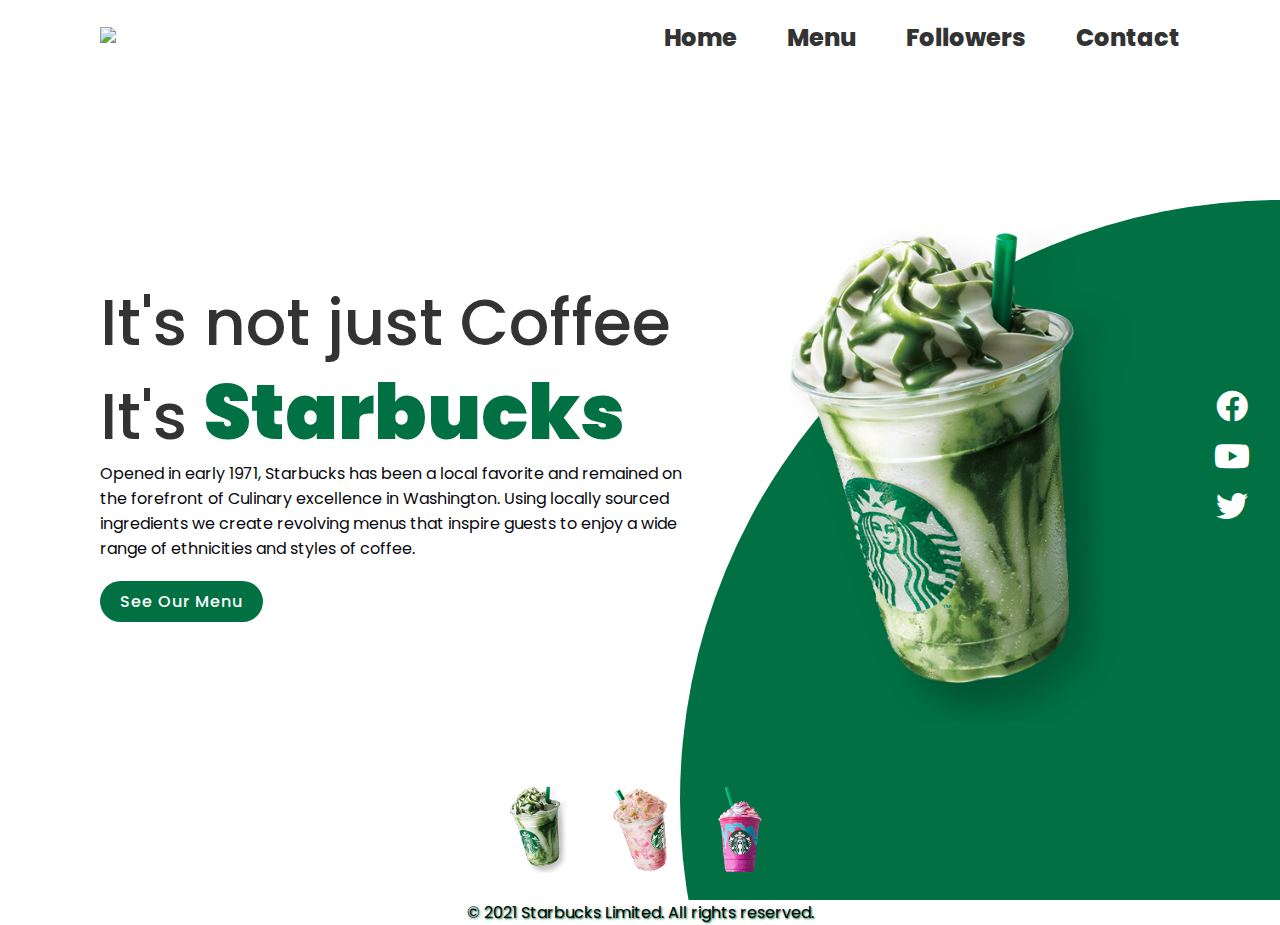
==== index.html @ 9f5d16d6 "fist Commit" ====
<!DOCTYPE html>
<html lang="en">
<head>
<meta charset="UTF-8">
<title>Starbucks#home</title>
<link rel="stylesheet" href="style.css">
<link rel="stylesheet" href="https://cdnjs.cloudflare.com/ajax/libs/font-awesome/5.15.2/css/all.min.css">
<title>Starbucks website landing page</title>
<link rel="stylesheet" href="style.css">
</head>
<body>
<section>
  <div class="circle"></div>
<header>
  <a href="#" ><img src="Img/logo-starbucks.png" class="logo"></a>
  <ul>
<li><a href="#home" >Home</a></li>
<li><a href="./menu.html">Menu</a></li>
<li><a href="./followers.html">Followers</a></li>
<li><a href="./contact.html">Contact</a></li>
  </ul>
</header>
<div class="content">
  <div class="textbox">
    <h2>It's not just Coffee <br> It's <span>Starbucks</span></h2>
    <p>Opened in early 1971, Starbucks has been a local favorite and remained on the forefront of Culinary excellence in Washington. Using locally sourced ingredients we create revolving menus that inspire guests to enjoy a wide range of ethnicities and styles of coffee. </p>
      <a href="menu.html">See Our Menu</a>
     </div>
      <div class="imgBox">
        <img src="img/img1.png" alt="greendrink" class="starbucks">
      </div>
</div>
<div>
<ul class="thumb">
  <li><img src="img/thumb1.png" onclick="imgSlider('img/img1.png');changeCircleColor('#017143')"></li>
  <li><img src="img/thumb2.png" onclick="imgSlider('img/img2.png');changeCircleColor('#eb7495')"></li>
  <li><img src="img/thumb3.png" onclick="imgSlider('img/img3.png');changeCircleColor('#d752b1')"></li>
</ul>
<ul class="sci">
<a href="https://www.facebook.com/StarbucksHongKong/"><i class="icon-face fab fa-facebook fa-2x"></i></a>
<a href="https://www.youtube.com/starbucks"><i class="icon-youtube fab fa-youtube fa-2x"></i></a>
<a href="https://twitter.com/Starbucks?ref_src=twsrc%5Egoogle%7Ctwcamp%5Eserp%7Ctwgr%5Eauthor"><i class="icon-twitter fab fa-twitter fa-2x"></i></a>
</ul>
</div>
</section>

<footer>© 2021 Starbucks Limited. All rights reserved.</footer>

<script src="./index.js" type="text/javascript"></script>

<!-- 
<script type="text/javascript">
function imgSlider(anything){
  document.querySelector('.starbucks').src = anything;
}

function changeCircleColor(color){
  const circle = document.querySelector('.circle');
  circle.style.background = color; 
} 

</script> -->
</body>
</html>
---- style.css ----
@import url("https://fonts.googleapis.com/css?family=Poppins:200,300,400,500,600,700,800,900&display=swap");

* {
  margin: 0;
  padding: 0;
  box-sizing: border-box;
  font-family: "Poppins", sans-serif;
}

section {
  position: relative;
  width: 100%;
  min-height: 100vh;
  padding: 100px;
  display: flex;
  justify-content: space-between;
  align-items: center;
  background: #fff;
}
header {
  position: absolute;
  top: 0;
  left: 0%;
  width: 100%;
  padding: 20px 100px;
  display: flex;
  justify-content: space-between;
  align-items: center;
  transition: all 0.5s ease-in-out;
}

header .logo {
  position: flex;
  max-width: 800px;
}

header ul {
  position: relative;
  display: flex;
}
header ul li {
  list-style: none;
}
header ul li a {
  display: inline-block;
  color: #333;
  font-weight: 1000;
  font-size: 1.5rem;
  margin-left: 50px;
  text-decoration: none;
}

header ul li a:hover {
  color: #017143;
}

.content {
  position: relative;
  width: 100%;
  display: flex;
  justify-content: space-between;
  align-items: center;
}
.content .textbox {
  position: relative;
  max-width: 600px;
}
.content .textbox h2 {
  color: #333;
  font-size: 4em;
  line-height: 1.4em;
  font-weight: 500;
}
.content .textbox h2 span {
  color: #017143;
  font-size: 1.2em;
  font-weight: 900;
}
.content .textbox p {
  color: rgb(7, 7, 14);
}
.content .textbox a {
  display: inline-block;
  margin-top: 20px;
  padding: 8px 20px;
  background: #017143;
  color: #fff;
  border-radius: 40px;
  font-weight: 500;
  letter-spacing: 1px;
  text-decoration: none;
}

.content .imgBox {
  width: 600px;
  display: flex;
  justify-content: flex-end;
  padding-right: 50px;
  margin-top: 50px;
}

.content .imgBox img {
  max-width: 340px;
}

.thumb {
  position: absolute;
  left: 50%;
  bottom: 20px;
  transform: translateX(-50%);
  display: flex;
}
.thumb li {
  list-style: none;
  display: inline-block;
  margin: 0 20px;
  cursor: pointer;
  transition: 0.5s;
}
.thumb li:hover {
  transform: translateY(-15px);
}
.thumb li img {
  max-width: 60px;
}
.sci {
  position: absolute;
  top: 50%;
  right: 30px;
  transform: translateY(-50%);
  display: flex;
  justify-content: center;
  align-items: center;
  flex-direction: column;
}
.sci li {
  list-style: none;
}
.sci li a {
  display: inline-block;
  margin: 5px 0;
  transform: scale(0.6);
  filter: invert(1);
}

.sci a {
  padding-top: 15px;
}

.circle {
  position: absolute;
  top: 0%;
  left: 0;
  width: 100%;
  height: 100%;
  background: #017143;
  clip-path: circle(600px at right 800px);
}

.circle-menu {
  position: absolute;
  top: 0%;
  left: 0;
  width: 100%;
  height: 100%;
  background: #017143;
  clip-path: circle(100px at right 400px);
}

footer {
  text-align: center;
  text-decoration: none;
  text-shadow: 1px 1px 2px #017143;
}
/* Icons */
.icon-youtube {
  color: #fff;
}
.icon-face {
  color: #fff;
}
.icon-twitter {
  color: #fff;
}

.icon-youtube:hover {
  color: rgb(240, 26, 26);
}
.icon-face:hover {
  color: rgb(9, 54, 138);
}
.icon-twitter:hover {
  color: skyblue;
}

/* Menu */
.menu {
  padding-top: 5rem;
}

.menu-h1 {
  padding-bottom: 15px;
}
.container-menu {
  text-align: left;
}

.menu span {
  color: #017143;
}

.menu-header-img {
  width: 500px;
  height: 300px;
  transition: transform 0.2s;
  padding: 1rem;
}

.column {
  float: left;
  width: 33%;
  padding: 5px;
}

.column img {
  width: 420px;
  height: 600px;
}

.menu-body-img {
  padding: 20px;
}
.menu-body-img:hover {
  border: transparent;
  padding: 0;
  color: #000;
  box-shadow: 5px 10px 8px 10px #888888;
}

.menu-sci {
  position: absolute;
  top: 19%;
  right: 30px;
  transform: translateY(-50%);
  display: flex;
  justify-content: center;
  align-items: center;
  flex-direction: column;
}
.menu-sci li {
  list-style: none;
}
.menu-sci li a {
  display: inline-block;
  margin: 5px 0;
  transform: scale(0.6);
  filter: invert(1);
}

.menu-sci a {
  padding-top: 15px;
}

/* followers */
.circle-followers {
  position: absolute;
  top: 0%;
  left: 0;
  width: 100%;
  height: 100%;
  background: #017143;
  clip-path: circle(500px at right 700px);
}
.container {
  text-align: center;
  display: flex;
  justify-content: center;
  height: 80vh;
  overflow: hidden;
  flex-direction: row;
}

.counter-container {
  display: flex;
  flex-direction: column;
  justify-content: center;
  position: relative;
  text-align: center;
  margin: 30px 50px;
}

.counter-container {
  color: #000;
  font-size: 30px;
  margin-top: 10px;
}

.color-follower {
  color: #017143;
  font-size: 2.5rem;
}

.counter-container h1 {
  font-size: 30px;
  margin-top: 10px;
}

.icon-fa {
  color: rgb(9, 54, 138);
}
.icon-you {
  color: rgb(240, 26, 26);
}
.icon-twi {
  color: lightblue;
}
.counter-text {
  font-size: 1.5rem;
}

.thumb-followers {
  position: absolute;
  left: 83%;
  bottom: 20px;
  transform: translateX(-50%);
  display: flex;
}
.thumb-followers i {
  list-style: none;
  display: inline-block;
  cursor: pointer;
  transition: 0.5s;
  font-size: 15rem;
}
.thumb-followers i:hover {
  transform: translateY(-55px);
}
.thumb-followers .fas {
  color: rgba(38, 70, 42, 0.473);
}

/* contacts */
.section {
  background: url(https://images.unsplash.com/photo-1513949215647-68d6577fef7f?ixlib=rb-1.2.1&ixid=MXwxMjA3fDB8MHxwaG90by1wYWdlfHx8fGVufDB8fHw%3D&auto=format&fit=crop&w=1050&q=80);
  background-repeat: no-repeat;
  background-size: cover;
}

.contact-heading {
  padding-bottom: 10px;
}
.nav-contact {
  color: #017143;
}

.contact-content {
  padding-top: 0rem;
  text-align: left;
  color: #fff;
  position: relative;
}

.contact-content img {
  width: 700px;
  height: 500px;
  padding-top: 1rem;
  padding-bottom: 1rem;
}

.footer-contact {
  background-color: #333;
}

input[type="text"],
select,
textarea {
  width: 100%;
  padding: 12px;
  border: 1px solid #ccc;
  border-radius: 4px;
  box-sizing: border-box;
  margin-top: 6px;
  margin-bottom: 16px;
  resize: vertical;
}

input[type="submit"] {
  background-color: #4caf50;
  color: white;
  padding: 12px 20px;
  border: none;
  border-radius: 4px;
  cursor: pointer;
}

input[type="submit"]:hover {
  background-color: #45a049;
}

input,
textarea,
:focus {
  outline: none;
}

.container-contact {
  border-radius: 5px;
  padding: 20px;
  background-color: transparent;
}

.container-contact input[type="text"] {
  background-color: transparent;
  color: #fff;
}
.contact-form {
  background-color: transparent;
  display: block;
  color: #fff;
}
textarea {
  background-color: transparent;
  color: #fff;
}
#country {
  background-color: rgba(54, 63, 55, 0.692);
}

.sci-contact {
  position: absolute;
  top: 35%;
  right: 30px;
  transform: translateY(-50%);
  display: flex;
  justify-content: center;
  align-items: center;
  flex-direction: column;
}

.sci-contact a {
  padding-top: 15px;
}

@media (max-width: 600px) {
  .container,
  .counter-container {
    flex-direction: column;
  }
}
=======
@import url('https://fonts.googleapis.com/css?family=Poppins:200,300,400,500,600,700,800,900&display=swap');

*{
    margin: 0;
    padding: 0;
    box-sizing: border-box;
    font-family: 'Poppins', sans-serif;
}

section {
    position: relative;
    width: 100%;
    min-height: 100vh;
    padding: 100px;
    display: flex;
    justify-content: space-between;
    align-items: center;
    background: #fff;
}
header {
    position: absolute;
    top: 0;
    left: 0%;
    width: 100%;
    padding: 20px 100px;
    display: flex;
    justify-content: space-between;
    align-items: center;
}

header .logo {
    position: flex;
    max-width: 800px;
}

header ul {
position: relative;
display: flex;
}
header ul li {
    list-style: none;
}
header ul li a{
display: inline-block;
color: #333;
font-weight: 800;
margin-left: 50px;
text-decoration: none;
}

.content {
    position: relative;
    width: 100%;
    display: flex;
    justify-content: space-between;
    align-items: center;
}
.content .textbox {
    position: relative;
    max-width: 600px;
}
.content .textbox h2 {
    color: #333;
    font-size: 4em;
    line-height: 1.4em;
    font-weight: 500;
}
.content .textbox h2 span {
    color: #017143;
    font-size: 1.2em;
    font-weight: 900;
}
.content .textbox p {
    color: rgb(7, 7, 14);
}
.content .textbox a {
    display: inline-block;
    margin-top: 20px;
    padding: 8px 20px;
    background: #017143;
    color: #fff;
    border-radius: 40px;
    font-weight:500;
    letter-spacing: 1px;
    text-decoration: none;
}

.content .imgBox {
width: 600px;
display: flex;
justify-content: flex-end;
padding-right: 50px;
margin-top: 50px;
}

.content .imgBox img {
    max-width: 340px;
}

.thumb {
    position: absolute;
    left: 50%;
    bottom: 20px;
    transform: translateX(-50)%;
    display: flex;
}
.thumb li {
    list-style: none;
    display: inline-block;
    margin: 0 20px;
    cursor: pointer;
    transition: 0.5s;
}
.thumb li:hover {
transform: translateY(-15px);
}
.thumb li img {
    max-width:60px;
}
.sci{
    position: absolute;
    top: 50%;
    right: 30px;
    transform: translateY(-50%);
    display: flex;
    justify-content: center;
    align-items: center;
    flex-direction: column;
}
.sci li {
    list-style: none;
}
.sci li a {
    display: inline-block;
    margin: 5px 0;
    transform: scale(0.6);
    filter: invert(1);
}

.circle {
    position: absolute;
    top:0%;
    left: 0;
    width: 100%;
    height: 100%;
    background: #017143;
    clip-path: circle(600px at right 800px);
}

footer {
    text-align:center;
    text-decoration: none;
    text-shadow:1px 1px 2px  #017143;
---- style.css ----
@import url("https://fonts.googleapis.com/css?family=Poppins:200,300,400,500,600,700,800,900&display=swap");

* {
  margin: 0;
  padding: 0;
  box-sizing: border-box;
  font-family: "Poppins", sans-serif;
}

section {
  position: relative;
  width: 100%;
  min-height: 100vh;
  padding: 100px;
  display: flex;
  justify-content: space-between;
  align-items: center;
  background: #fff;
}
header {
  position: absolute;
  top: 0;
  left: 0%;
  width: 100%;
  padding: 20px 100px;
  display: flex;
  justify-content: space-between;
  align-items: center;
  transition: all 0.5s ease-in-out;
}

header .logo {
  position: flex;
  max-width: 800px;
}

header ul {
  position: relative;
  display: flex;
}
header ul li {
  list-style: none;
}
header ul li a {
  display: inline-block;
  color: #333;
  font-weight: 1000;
  font-size: 1.5rem;
  margin-left: 50px;
  text-decoration: none;
}

header ul li a:hover {
  color: #017143;
}

.content {
  position: relative;
  width: 100%;
  display: flex;
  justify-content: space-between;
  align-items: center;
}
.content .textbox {
  position: relative;
  max-width: 600px;
}
.content .textbox h2 {
  color: #333;
  font-size: 4em;
  line-height: 1.4em;
  font-weight: 500;
}
.content .textbox h2 span {
  color: #017143;
  font-size: 1.2em;
  font-weight: 900;
}
.content .textbox p {
  color: rgb(7, 7, 14);
}
.content .textbox a {
  display: inline-block;
  margin-top: 20px;
  padding: 8px 20px;
  background: #017143;
  color: #fff;
  border-radius: 40px;
  font-weight: 500;
  letter-spacing: 1px;
  text-decoration: none;
}

.content .imgBox {
  width: 600px;
  display: flex;
  justify-content: flex-end;
  padding-right: 50px;
  margin-top: 50px;
}

.content .imgBox img {
  max-width: 340px;
}

.thumb {
  position: absolute;
  left: 50%;
  bottom: 20px;
  transform: translateX(-50%);
  display: flex;
}
.thumb li {
  list-style: none;
  display: inline-block;
  margin: 0 20px;
  cursor: pointer;
  transition: 0.5s;
}
.thumb li:hover {
  transform: translateY(-15px);
}
.thumb li img {
  max-width: 60px;
}
.sci {
  position: absolute;
  top: 50%;
  right: 30px;
  transform: translateY(-50%);
  display: flex;
  justify-content: center;
  align-items: center;
  flex-direction: column;
}
.sci li {
  list-style: none;
}
.sci li a {
  display: inline-block;
  margin: 5px 0;
  transform: scale(0.6);
  filter: invert(1);
}

.sci a {
  padding-top: 15px;
}

.circle {
  position: absolute;
  top: 0%;
  left: 0;
  width: 100%;
  height: 100%;
  background: #017143;
  clip-path: circle(600px at right 800px);
}

.circle-menu {
  position: absolute;
  top: 0%;
  left: 0;
  width: 100%;
  height: 100%;
  background: #017143;
  clip-path: circle(100px at right 400px);
}

footer {
  text-align: center;
  text-decoration: none;
  text-shadow: 1px 1px 2px #017143;
}
/* Icons */
.icon-youtube {
  color: #fff;
}
.icon-face {
  color: #fff;
}
.icon-twitter {
  color: #fff;
}

.icon-youtube:hover {
  color: rgb(240, 26, 26);
}
.icon-face:hover {
  color: rgb(9, 54, 138);
}
.icon-twitter:hover {
  color: skyblue;
}

/* Menu */
.menu {
  padding-top: 5rem;
}

.menu-h1 {
  padding-bottom: 15px;
}
.container-menu {
  text-align: left;
}

.menu span {
  color: #017143;
}

.menu-header-img {
  width: 500px;
  height: 300px;
  transition: transform 0.2s;
  padding: 1rem;
}

.column {
  float: left;
  width: 33%;
  padding: 5px;
}

.column img {
  width: 420px;
  height: 600px;
}

.menu-body-img {
  padding: 20px;
}
.menu-body-img:hover {
  border: transparent;
  padding: 0;
  color: #000;
  box-shadow: 5px 10px 8px 10px #888888;
}

.menu-sci {
  position: absolute;
  top: 19%;
  right: 30px;
  transform: translateY(-50%);
  display: flex;
  justify-content: center;
  align-items: center;
  flex-direction: column;
}
.menu-sci li {
  list-style: none;
}
.menu-sci li a {
  display: inline-block;
  margin: 5px 0;
  transform: scale(0.6);
  filter: invert(1);
}

.menu-sci a {
  padding-top: 15px;
}

/* followers */
.circle-followers {
  position: absolute;
  top: 0%;
  left: 0;
  width: 100%;
  height: 100%;
  background: #017143;
  clip-path: circle(500px at right 700px);
}
.container {
  text-align: center;
  display: flex;
  justify-content: center;
  height: 80vh;
  overflow: hidden;
  flex-direction: row;
}

.counter-container {
  display: flex;
  flex-direction: column;
  justify-content: center;
  position: relative;
  text-align: center;
  margin: 30px 50px;
}

.counter-container {
  color: #000;
  font-size: 30px;
  margin-top: 10px;
}

.color-follower {
  color: #017143;
  font-size: 2.5rem;
}

.counter-container h1 {
  font-size: 30px;
  margin-top: 10px;
}

.icon-fa {
  color: rgb(9, 54, 138);
}
.icon-you {
  color: rgb(240, 26, 26);
}
.icon-twi {
  color: lightblue;
}
.counter-text {
  font-size: 1.5rem;
}

.thumb-followers {
  position: absolute;
  left: 83%;
  bottom: 20px;
  transform: translateX(-50%);
  display: flex;
}
.thumb-followers i {
  list-style: none;
  display: inline-block;
  cursor: pointer;
  transition: 0.5s;
  font-size: 15rem;
}
.thumb-followers i:hover {
  transform: translateY(-55px);
}
.thumb-followers .fas {
  color: rgba(38, 70, 42, 0.473);
}

/* contacts */
.section {
  background: url(https://images.unsplash.com/photo-1513949215647-68d6577fef7f?ixlib=rb-1.2.1&ixid=MXwxMjA3fDB8MHxwaG90by1wYWdlfHx8fGVufDB8fHw%3D&auto=format&fit=crop&w=1050&q=80);
  background-repeat: no-repeat;
  background-size: cover;
}

.contact-heading {
  padding-bottom: 10px;
}
.nav-contact {
  color: #017143;
}

.contact-content {
  padding-top: 0rem;
  text-align: left;
  color: #fff;
  position: relative;
}

.contact-content img {
  width: 700px;
  height: 500px;
  padding-top: 1rem;
  padding-bottom: 1rem;
}

.footer-contact {
  background-color: #333;
}

input[type="text"],
select,
textarea {
  width: 100%;
  padding: 12px;
  border: 1px solid #ccc;
  border-radius: 4px;
  box-sizing: border-box;
  margin-top: 6px;
  margin-bottom: 16px;
  resize: vertical;
}

input[type="submit"] {
  background-color: #4caf50;
  color: white;
  padding: 12px 20px;
  border: none;
  border-radius: 4px;
  cursor: pointer;
}

input[type="submit"]:hover {
  background-color: #45a049;
}

input,
textarea,
:focus {
  outline: none;
}

.container-contact {
  border-radius: 5px;
  padding: 20px;
  background-color: transparent;
}

.container-contact input[type="text"] {
  background-color: transparent;
  color: #fff;
}
.contact-form {
  background-color: transparent;
  display: block;
  color: #fff;
}
textarea {
  background-color: transparent;
  color: #fff;
}
#country {
  background-color: rgba(54, 63, 55, 0.692);
}

.sci-contact {
  position: absolute;
  top: 35%;
  right: 30px;
  transform: translateY(-50%);
  display: flex;
  justify-content: center;
  align-items: center;
  flex-direction: column;
}

.sci-contact a {
  padding-top: 15px;
}

@media (max-width: 600px) {
  .container,
  .counter-container {
    flex-direction: column;
  }
}
=======
@import url('https://fonts.googleapis.com/css?family=Poppins:200,300,400,500,600,700,800,900&display=swap');

*{
    margin: 0;
    padding: 0;
    box-sizing: border-box;
    font-family: 'Poppins', sans-serif;
}

section {
    position: relative;
    width: 100%;
    min-height: 100vh;
    padding: 100px;
    display: flex;
    justify-content: space-between;
    align-items: center;
    background: #fff;
}
header {
    position: absolute;
    top: 0;
    left: 0%;
    width: 100%;
    padding: 20px 100px;
    display: flex;
    justify-content: space-between;
    align-items: center;
}

header .logo {
    position: flex;
    max-width: 800px;
}

header ul {
position: relative;
display: flex;
}
header ul li {
    list-style: none;
}
header ul li a{
display: inline-block;
color: #333;
font-weight: 800;
margin-left: 50px;
text-decoration: none;
}

.content {
    position: relative;
    width: 100%;
    display: flex;
    justify-content: space-between;
    align-items: center;
}
.content .textbox {
    position: relative;
    max-width: 600px;
}
.content .textbox h2 {
    color: #333;
    font-size: 4em;
    line-height: 1.4em;
    font-weight: 500;
}
.content .textbox h2 span {
    color: #017143;
    font-size: 1.2em;
    font-weight: 900;
}
.content .textbox p {
    color: rgb(7, 7, 14);
}
.content .textbox a {
    display: inline-block;
    margin-top: 20px;
    padding: 8px 20px;
    background: #017143;
    color: #fff;
    border-radius: 40px;
    font-weight:500;
    letter-spacing: 1px;
    text-decoration: none;
}

.content .imgBox {
width: 600px;
display: flex;
justify-content: flex-end;
padding-right: 50px;
margin-top: 50px;
}

.content .imgBox img {
    max-width: 340px;
}

.thumb {
    position: absolute;
    left: 50%;
    bottom: 20px;
    transform: translateX(-50)%;
    display: flex;
}
.thumb li {
    list-style: none;
    display: inline-block;
    margin: 0 20px;
    cursor: pointer;
    transition: 0.5s;
}
.thumb li:hover {
transform: translateY(-15px);
}
.thumb li img {
    max-width:60px;
}
.sci{
    position: absolute;
    top: 50%;
    right: 30px;
    transform: translateY(-50%);
    display: flex;
    justify-content: center;
    align-items: center;
    flex-direction: column;
}
.sci li {
    list-style: none;
}
.sci li a {
    display: inline-block;
    margin: 5px 0;
    transform: scale(0.6);
    filter: invert(1);
}

.circle {
    position: absolute;
    top:0%;
    left: 0;
    width: 100%;
    height: 100%;
    background: #017143;
    clip-path: circle(600px at right 800px);
}

footer {
    text-align:center;
    text-decoration: none;
    text-shadow:1px 1px 2px  #017143;
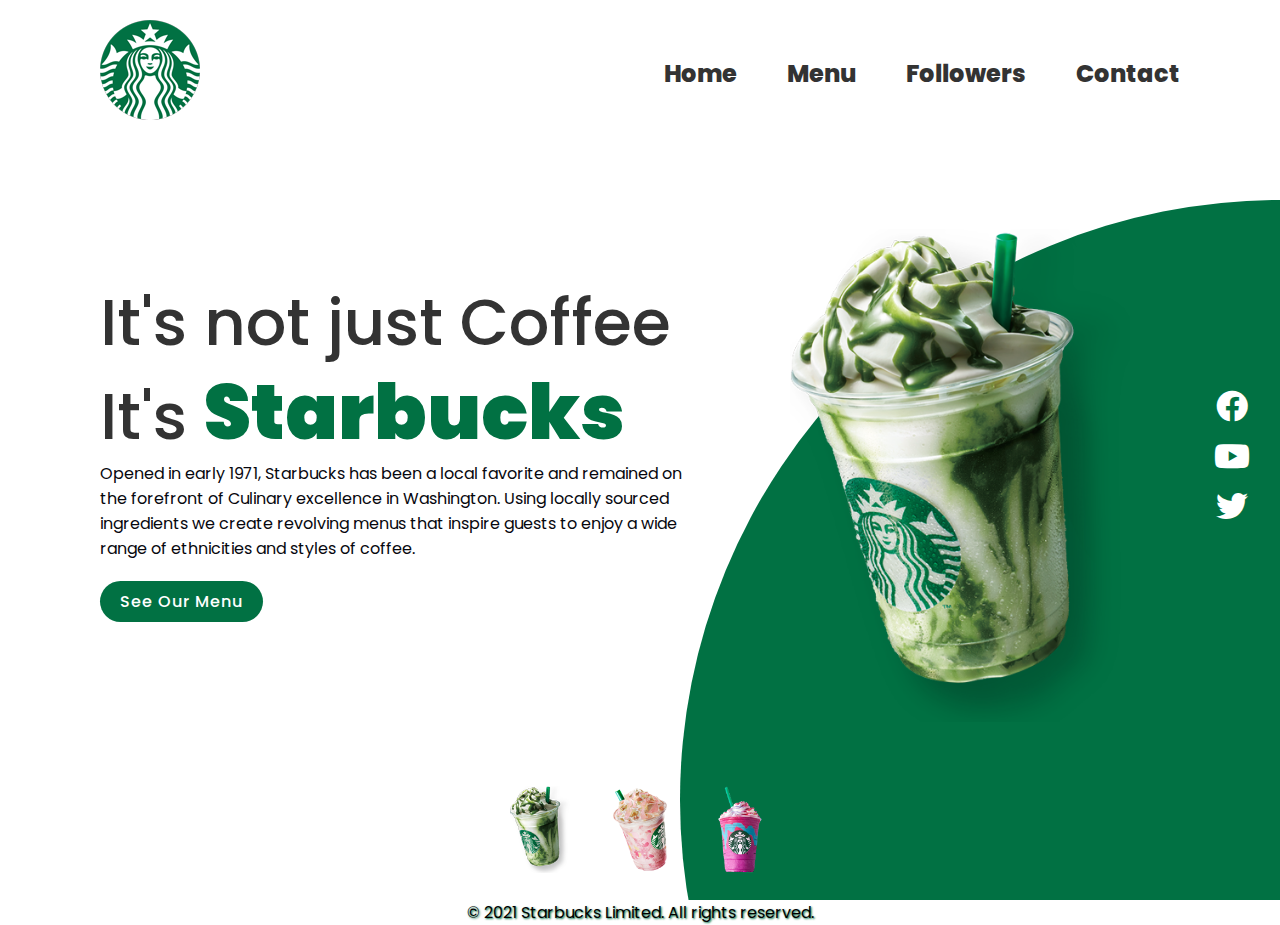
==== commit 9d19764b: "update starbucks-logo" ====
--- a/index.html
+++ b/index.html
@@ -12,7 +12,7 @@
 <section>
   <div class="circle"></div>
 <header>
-  <a href="#" ><img src="Img/logo-starbucks.png" class="logo"></a>
+  <a href="#" ><img src="img/logo-starbucks.png" class="logo" alt="Starbucks-logo"></a>
   <ul>
 <li><a href="#home" >Home</a></li>
 <li><a href="./menu.html">Menu</a></li>
@@ -61,4 +61,4 @@
 
 </script> -->
 </body>
-</html>+</html>
